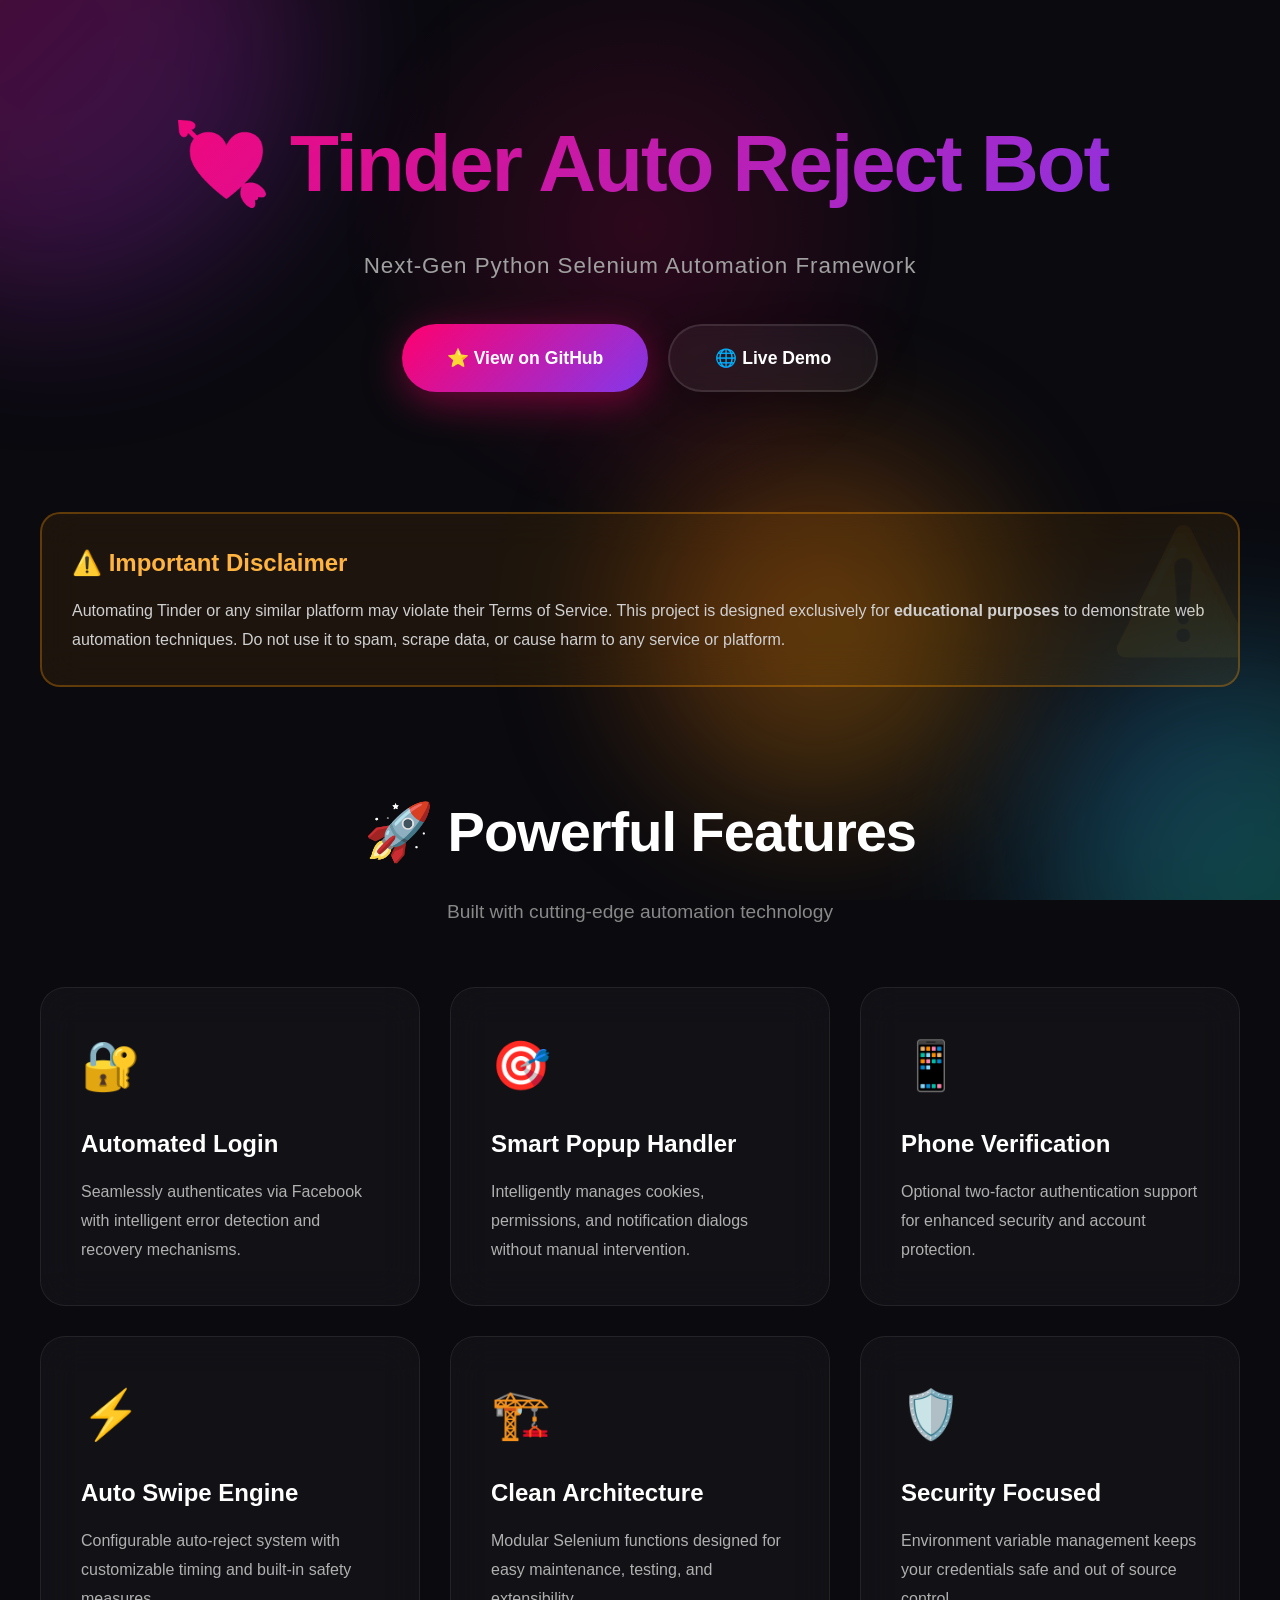
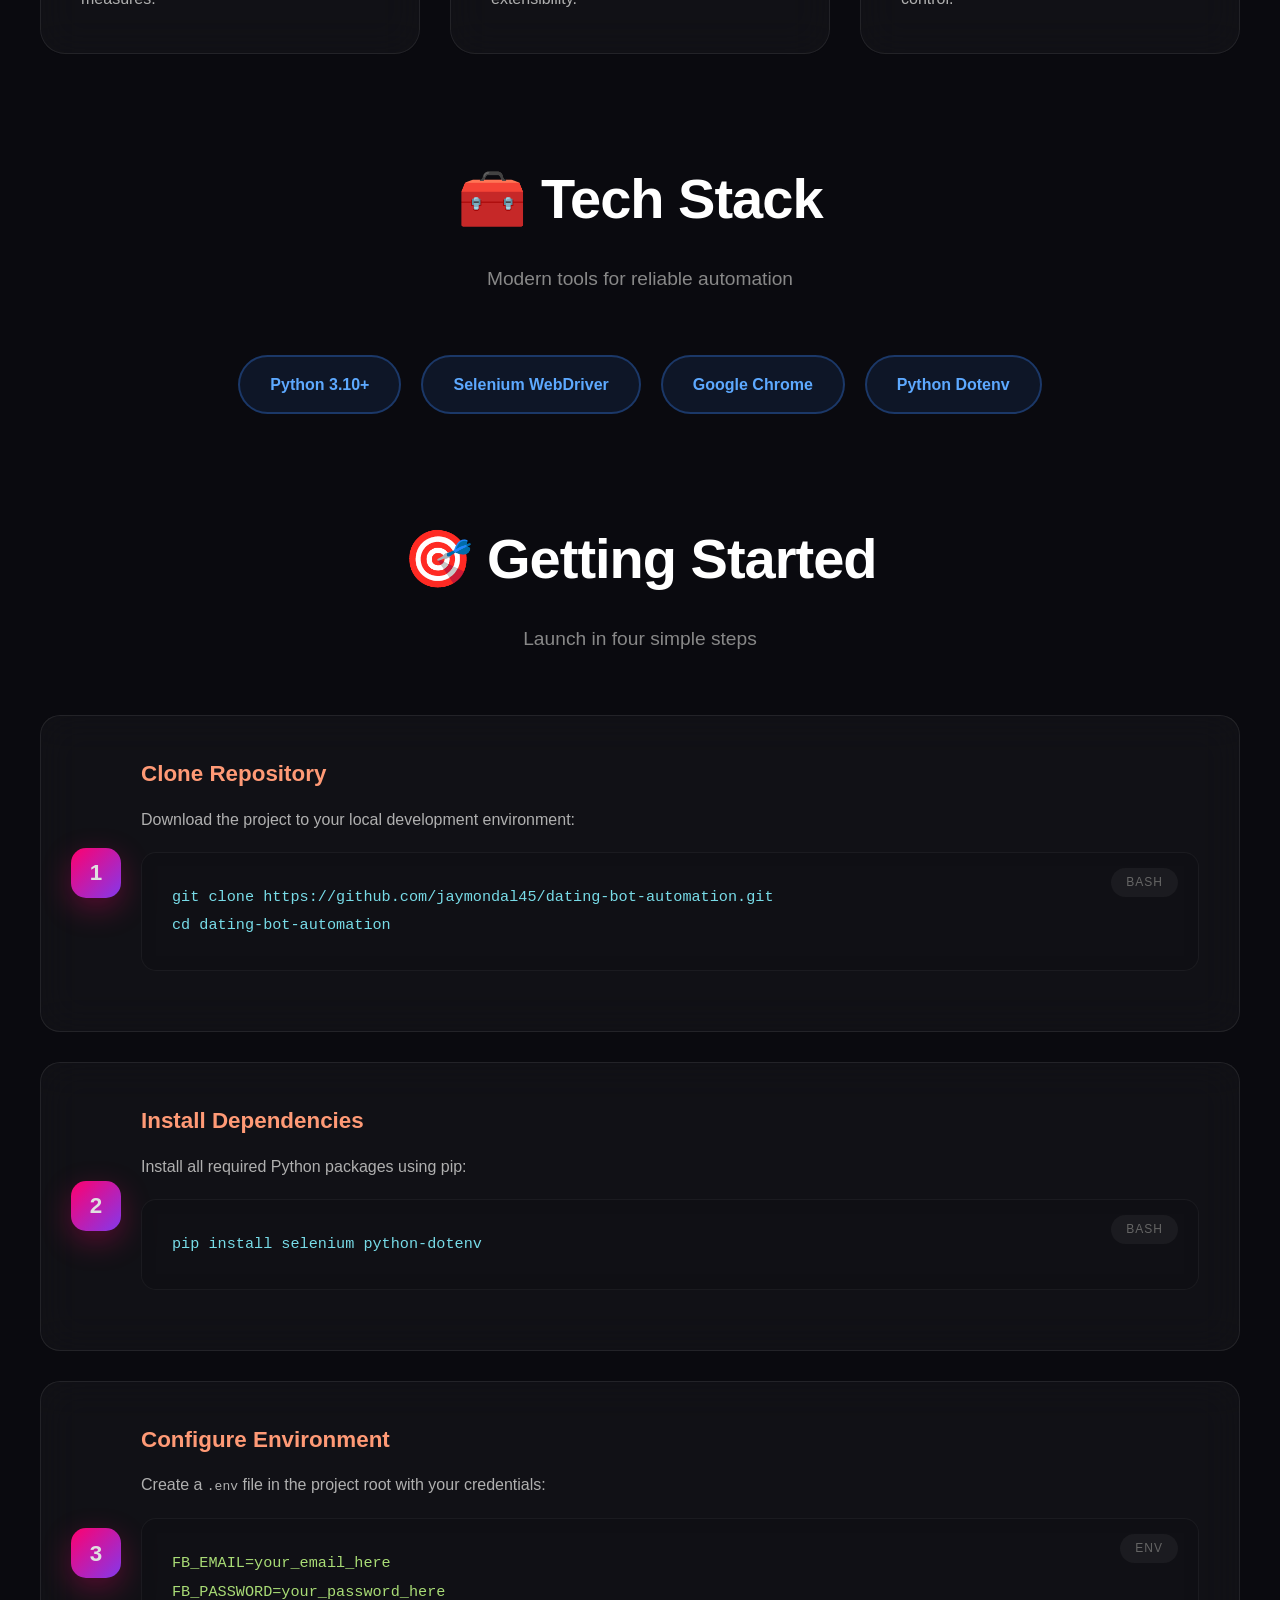
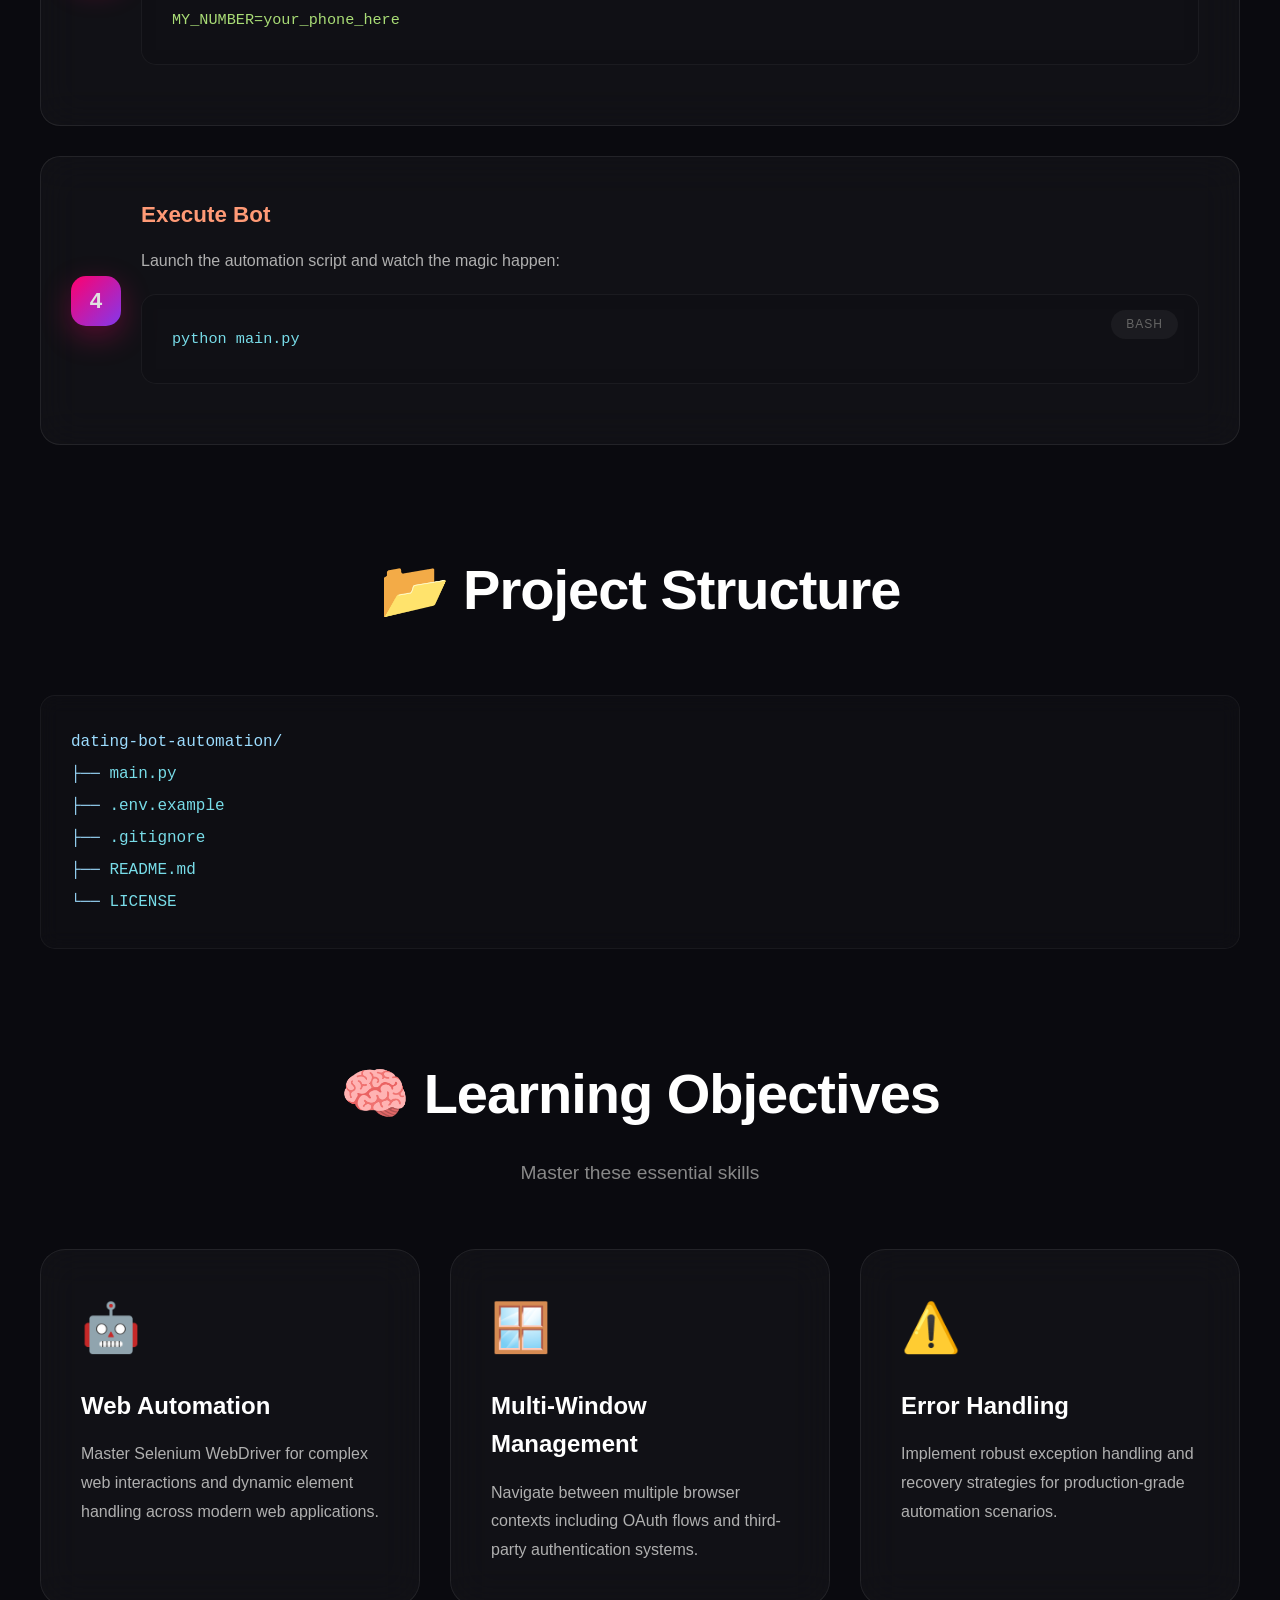
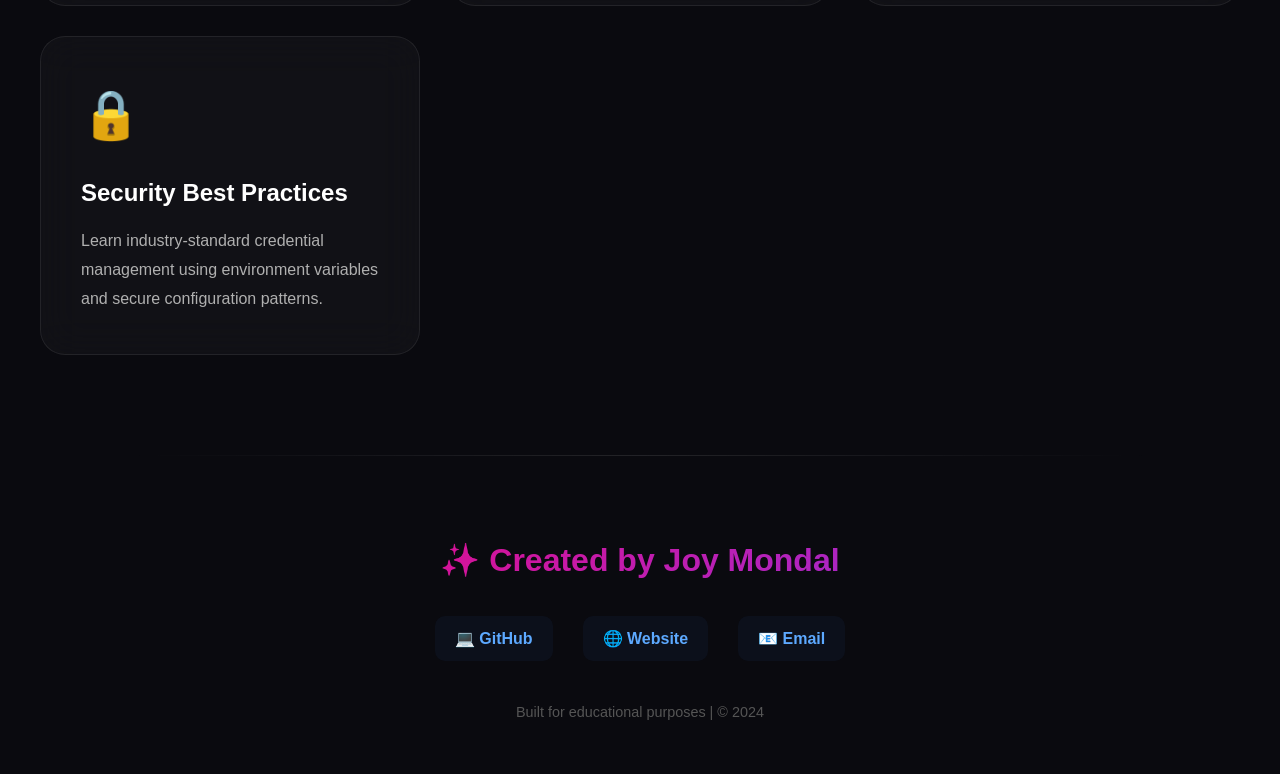
==== index.html @ 9bc79cc0 "Update and rename main.html to index.html" ====
<!DOCTYPE html>
<html lang="en">
<head>
    <meta charset="UTF-8">
    <meta name="viewport" content="width=device-width, initial-scale=1.0">
    <title>💘 Tinder Auto Reject Bot | Selenium Automation</title>
    <style>
        * {
            margin: 0;
            padding: 0;
            box-sizing: border-box;
        }

        body {
            font-family: 'Inter', -apple-system, BlinkMacSystemFont, 'Segoe UI', sans-serif;
            background: #0a0a0f;
            color: #e0e0e0;
            line-height: 1.6;
            overflow-x: hidden;
            position: relative;
        }

        /* Animated Background */
        .bg-animation {
            position: fixed;
            top: 0;
            left: 0;
            width: 100%;
            height: 100%;
            z-index: -1;
            overflow: hidden;
        }

        .orb {
            position: absolute;
            border-radius: 50%;
            filter: blur(80px);
            opacity: 0.3;
            animation: float 20s infinite ease-in-out;
        }

        .orb1 {
            width: 500px;
            height: 500px;
            background: linear-gradient(135deg, #ff006e, #8338ec);
            top: -200px;
            left: -200px;
            animation-delay: 0s;
        }

        .orb2 {
            width: 400px;
            height: 400px;
            background: linear-gradient(135deg, #3a86ff, #06ffa5);
            bottom: -150px;
            right: -150px;
            animation-delay: 5s;
        }

        .orb3 {
            width: 350px;
            height: 350px;
            background: linear-gradient(135deg, #fb5607, #ffbe0b);
            top: 50%;
            left: 50%;
            animation-delay: 10s;
        }

        @keyframes float {
            0%, 100% { transform: translate(0, 0) scale(1); }
            25% { transform: translate(50px, -50px) scale(1.1); }
            50% { transform: translate(-30px, 30px) scale(0.9); }
            75% { transform: translate(30px, 50px) scale(1.05); }
        }

        .container {
            max-width: 1400px;
            margin: 0 auto;
            padding: 0 40px;
            position: relative;
            z-index: 1;
        }

        /* Header */
        header {
            padding: 100px 0 60px;
            text-align: center;
            position: relative;
        }

        .header-glow {
            position: absolute;
            top: 50%;
            left: 50%;
            transform: translate(-50%, -50%);
            width: 600px;
            height: 600px;
            background: radial-gradient(circle, rgba(255, 0, 110, 0.15), transparent 70%);
            pointer-events: none;
        }

        h1 {
            font-size: 5em;
            font-weight: 900;
            margin-bottom: 20px;
            background: linear-gradient(135deg, #ff006e, #8338ec, #3a86ff);
            background-size: 200% 200%;
            -webkit-background-clip: text;
            -webkit-text-fill-color: transparent;
            background-clip: text;
            animation: gradientShift 4s ease infinite;
            letter-spacing: -2px;
            position: relative;
            z-index: 2;
        }

        @keyframes gradientShift {
            0%, 100% { background-position: 0% 50%; }
            50% { background-position: 100% 50%; }
        }

        .subtitle {
            font-size: 1.4em;
            color: #a0a0a0;
            margin-bottom: 40px;
            font-weight: 300;
            letter-spacing: 1px;
        }

        .cta-container {
            display: flex;
            gap: 20px;
            justify-content: center;
            flex-wrap: wrap;
        }

        .github-btn {
            display: inline-flex;
            align-items: center;
            gap: 10px;
            padding: 18px 45px;
            background: linear-gradient(135deg, #ff006e, #8338ec);
            color: white;
            text-decoration: none;
            border-radius: 50px;
            font-size: 1.1em;
            font-weight: 700;
            transition: all 0.4s cubic-bezier(0.175, 0.885, 0.32, 1.275);
            box-shadow: 0 10px 40px rgba(255, 0, 110, 0.4);
            position: relative;
            overflow: hidden;
        }

        .github-btn::before {
            content: '';
            position: absolute;
            top: 0;
            left: -100%;
            width: 100%;
            height: 100%;
            background: linear-gradient(90deg, transparent, rgba(255,255,255,0.3), transparent);
            transition: left 0.5s;
        }

        .github-btn:hover::before {
            left: 100%;
        }

        .github-btn:hover {
            transform: translateY(-5px) scale(1.05);
            box-shadow: 0 15px 50px rgba(255, 0, 110, 0.6);
        }

        .secondary-btn {
            background: rgba(255, 255, 255, 0.05);
            backdrop-filter: blur(10px);
            border: 2px solid rgba(255, 255, 255, 0.1);
            box-shadow: 0 10px 40px rgba(0, 0, 0, 0.3);
        }

        .secondary-btn:hover {
            background: rgba(255, 255, 255, 0.1);
            border-color: rgba(255, 255, 255, 0.2);
            box-shadow: 0 15px 50px rgba(0, 0, 0, 0.4);
        }

        /* Warning Box */
        .warning-box {
            background: rgba(255, 152, 0, 0.08);
            border: 2px solid rgba(255, 152, 0, 0.3);
            padding: 30px;
            margin: 60px 0;
            border-radius: 20px;
            backdrop-filter: blur(20px);
            position: relative;
            overflow: hidden;
        }

        .warning-box::before {
            content: '⚠️';
            position: absolute;
            top: -20px;
            right: -20px;
            font-size: 120px;
            opacity: 0.05;
        }

        .warning-box h3 {
            color: #ffb340;
            margin-bottom: 15px;
            font-size: 1.5em;
            display: flex;
            align-items: center;
            gap: 10px;
        }

        .warning-box p {
            color: #d0d0d0;
            line-height: 1.8;
        }

        /* Features Grid */
        .section {
            margin: 100px 0;
        }

        .section-header {
            text-align: center;
            margin-bottom: 60px;
        }

        .section h2 {
            font-size: 3.5em;
            margin-bottom: 20px;
            color: #fff;
            font-weight: 900;
            letter-spacing: -1px;
        }

        .section-subtitle {
            font-size: 1.2em;
            color: #888;
            font-weight: 300;
        }

        .features {
            display: grid;
            grid-template-columns: repeat(auto-fit, minmax(320px, 1fr));
            gap: 30px;
        }

        .feature-card {
            background: rgba(255, 255, 255, 0.03);
            padding: 40px;
            border-radius: 25px;
            backdrop-filter: blur(20px);
            border: 1px solid rgba(255, 255, 255, 0.08);
            transition: all 0.5s cubic-bezier(0.175, 0.885, 0.32, 1.275);
            position: relative;
            overflow: hidden;
        }

        .feature-card::before {
            content: '';
            position: absolute;
            top: 0;
            left: 0;
            width: 100%;
            height: 100%;
            background: linear-gradient(135deg, rgba(255, 0, 110, 0.1), rgba(131, 56, 236, 0.1));
            opacity: 0;
            transition: opacity 0.5s;
        }

        .feature-card:hover::before {
            opacity: 1;
        }

        .feature-card:hover {
            transform: translateY(-10px);
            border-color: rgba(255, 0, 110, 0.3);
            box-shadow: 0 20px 60px rgba(255, 0, 110, 0.2);
        }

        .feature-icon {
            font-size: 3em;
            margin-bottom: 20px;
            display: block;
        }

        .feature-card h3 {
            color: #fff;
            margin-bottom: 15px;
            font-size: 1.5em;
            font-weight: 700;
            position: relative;
            z-index: 1;
        }

        .feature-card p {
            color: #b0b0b0;
            line-height: 1.8;
            position: relative;
            z-index: 1;
        }

        /* Tech Stack */
        .tech-stack {
            display: flex;
            justify-content: center;
            gap: 20px;
            flex-wrap: wrap;
            margin: 40px 0;
        }

        .tech-badge {
            background: rgba(58, 134, 255, 0.1);
            padding: 15px 30px;
            border-radius: 50px;
            border: 2px solid rgba(58, 134, 255, 0.3);
            font-weight: 600;
            color: #5da9ff;
            transition: all 0.3s ease;
            cursor: default;
        }

        .tech-badge:hover {
            background: rgba(58, 134, 255, 0.2);
            border-color: rgba(58, 134, 255, 0.5);
            transform: translateY(-3px);
            box-shadow: 0 10px 30px rgba(58, 134, 255, 0.2);
        }

        /* Code Block */
        .code-block {
            background: rgba(15, 15, 20, 0.8);
            padding: 30px;
            border-radius: 15px;
            margin: 20px 0;
            overflow-x: auto;
            border: 1px solid rgba(255, 255, 255, 0.05);
            position: relative;
            backdrop-filter: blur(10px);
        }

        .code-block::before {
            content: attr(data-lang);
            position: absolute;
            top: 15px;
            right: 20px;
            color: #666;
            font-size: 0.75em;
            text-transform: uppercase;
            background: rgba(255, 255, 255, 0.05);
            padding: 5px 15px;
            border-radius: 20px;
            letter-spacing: 1px;
        }

        .code-block code {
            color: #a9dc76;
            font-family: 'Fira Code', 'Courier New', monospace;
            font-size: 0.95em;
            line-height: 1.8;
        }

        .command {
            color: #78dce8;
        }

        /* Steps */
        .run-steps {
            counter-reset: step-counter;
        }

        .step {
            background: rgba(255, 255, 255, 0.03);
            padding: 40px;
            padding-left: 100px;
            margin: 30px 0;
            border-radius: 20px;
            border: 1px solid rgba(255, 255, 255, 0.08);
            position: relative;
            backdrop-filter: blur(20px);
            transition: all 0.4s ease;
        }

        .step:hover {
            background: rgba(255, 255, 255, 0.05);
            transform: translateX(10px);
        }

        .step::before {
            counter-increment: step-counter;
            content: counter(step-counter);
            position: absolute;
            left: 30px;
            top: 50%;
            transform: translateY(-50%);
            background: linear-gradient(135deg, #ff006e, #8338ec);
            width: 50px;
            height: 50px;
            border-radius: 15px;
            display: flex;
            align-items: center;
            justify-content: center;
            font-weight: 900;
            font-size: 1.4em;
            box-shadow: 0 10px 30px rgba(255, 0, 110, 0.3);
        }

        .step h3 {
            color: #ff9a76;
            margin-bottom: 15px;
            font-size: 1.4em;
            font-weight: 700;
        }

        .step p {
            color: #b0b0b0;
            margin-bottom: 15px;
        }

        /* Project Structure */
        .project-structure {
            background: rgba(15, 15, 20, 0.8);
            padding: 30px;
            border-radius: 15px;
            border: 1px solid rgba(255, 255, 255, 0.05);
            font-family: 'Fira Code', 'Courier New', monospace;
            color: #9cdcfe;
            backdrop-filter: blur(10px);
            line-height: 2;
        }

        .folder { color: #ffb454; }
        .file { color: #78dce8; }

        /* Footer */
        footer {
            text-align: center;
            padding: 80px 0 50px;
            margin-top: 100px;
            position: relative;
        }

        footer::before {
            content: '';
            position: absolute;
            top: 0;
            left: 50%;
            transform: translateX(-50%);
            width: 80%;
            height: 1px;
            background: linear-gradient(90deg, transparent, rgba(255, 255, 255, 0.1), transparent);
        }

        footer h3 {
            font-size: 2em;
            margin-bottom: 30px;
            background: linear-gradient(135deg, #ff006e, #8338ec);
            -webkit-background-clip: text;
            -webkit-text-fill-color: transparent;
            background-clip: text;
        }

        .author-links {
            display: flex;
            justify-content: center;
            gap: 30px;
            margin-top: 30px;
            flex-wrap: wrap;
        }

        .author-links a {
            color: #5da9ff;
            text-decoration: none;
            transition: all 0.3s ease;
            font-weight: 600;
            padding: 10px 20px;
            border-radius: 10px;
            background: rgba(58, 134, 255, 0.05);
        }

        .author-links a:hover {
            color: #ff006e;
            background: rgba(255, 0, 110, 0.1);
            transform: translateY(-3px);
        }

        /* Scroll Indicator */
        .scroll-indicator {
            position: fixed;
            top: 0;
            left: 0;
            height: 4px;
            background: linear-gradient(90deg, #ff006e, #8338ec, #3a86ff);
            z-index: 9999;
            transition: width 0.1s;
        }

        @media (max-width: 768px) {
            h1 { font-size: 3em; }
            .section h2 { font-size: 2.5em; }
            .features { grid-template-columns: 1fr; }
            .step { padding-left: 80px; }
            .container { padding: 0 20px; }
        }
    </style>
</head>
<body>
    <div class="scroll-indicator" id="scrollIndicator"></div>
    
    <div class="bg-animation">
        <div class="orb orb1"></div>
        <div class="orb orb2"></div>
        <div class="orb orb3"></div>
    </div>

    <header>
        <div class="header-glow"></div>
        <div class="container">
            <h1>💘 Tinder Auto Reject Bot</h1>
            <p class="subtitle">Next-Gen Python Selenium Automation Framework</p>
            <div class="cta-container">
                <a href="https://github.com/jaymondal45/dating-bot-automation" class="github-btn" target="_blank">
                    ⭐ View on GitHub
                </a>
                <a href="https://jaymondal45.github.io/dating-bot-automation/" class="github-btn secondary-btn" target="_blank">
                    🌐 Live Demo
                </a>
            </div>
        </div>
    </header>

    <div class="container">
        <div class="warning-box">
            <h3>⚠️ Important Disclaimer</h3>
            <p>Automating Tinder or any similar platform may violate their Terms of Service. This project is designed exclusively for <strong>educational purposes</strong> to demonstrate web automation techniques. Do not use it to spam, scrape data, or cause harm to any service or platform.</p>
        </div>

        <section class="section">
            <div class="section-header">
                <h2>🚀 Powerful Features</h2>
                <p class="section-subtitle">Built with cutting-edge automation technology</p>
            </div>
            <div class="features">
                <div class="feature-card">
                    <span class="feature-icon">🔐</span>
                    <h3>Automated Login</h3>
                    <p>Seamlessly authenticates via Facebook with intelligent error detection and recovery mechanisms.</p>
                </div>
                <div class="feature-card">
                    <span class="feature-icon">🎯</span>
                    <h3>Smart Popup Handler</h3>
                    <p>Intelligently manages cookies, permissions, and notification dialogs without manual intervention.</p>
                </div>
                <div class="feature-card">
                    <span class="feature-icon">📱</span>
                    <h3>Phone Verification</h3>
                    <p>Optional two-factor authentication support for enhanced security and account protection.</p>
                </div>
                <div class="feature-card">
                    <span class="feature-icon">⚡</span>
                    <h3>Auto Swipe Engine</h3>
                    <p>Configurable auto-reject system with customizable timing and built-in safety measures.</p>
                </div>
                <div class="feature-card">
                    <span class="feature-icon">🏗️</span>
                    <h3>Clean Architecture</h3>
                    <p>Modular Selenium functions designed for easy maintenance, testing, and extensibility.</p>
                </div>
                <div class="feature-card">
                    <span class="feature-icon">🛡️</span>
                    <h3>Security Focused</h3>
                    <p>Environment variable management keeps your credentials safe and out of source control.</p>
                </div>
            </div>
        </section>

        <section class="section">
            <div class="section-header">
                <h2>🧰 Tech Stack</h2>
                <p class="section-subtitle">Modern tools for reliable automation</p>
            </div>
            <div class="tech-stack">
                <span class="tech-badge">Python 3.10+</span>
                <span class="tech-badge">Selenium WebDriver</span>
                <span class="tech-badge">Google Chrome</span>
                <span class="tech-badge">Python Dotenv</span>
            </div>
        </section>

        <section class="section">
            <div class="section-header">
                <h2>🎯 Getting Started</h2>
                <p class="section-subtitle">Launch in four simple steps</p>
            </div>
            <div class="run-steps">
                <div class="step">
                    <h3>Clone Repository</h3>
                    <p>Download the project to your local development environment:</p>
                    <div class="code-block" data-lang="bash">
                        <code><span class="command">git clone https://github.com/jaymondal45/dating-bot-automation.git</span><br>
<span class="command">cd dating-bot-automation</span></code>
                    </div>
                </div>

                <div class="step">
                    <h3>Install Dependencies</h3>
                    <p>Install all required Python packages using pip:</p>
                    <div class="code-block" data-lang="bash">
                        <code><span class="command">pip install selenium python-dotenv</span></code>
                    </div>
                </div>

                <div class="step">
                    <h3>Configure Environment</h3>
                    <p>Create a <code>.env</code> file in the project root with your credentials:</p>
                    <div class="code-block" data-lang="env">
                        <code>FB_EMAIL=your_email_here<br>
FB_PASSWORD=your_password_here<br>
MY_NUMBER=your_phone_here</code>
                    </div>
                </div>

                <div class="step">
                    <h3>Execute Bot</h3>
                    <p>Launch the automation script and watch the magic happen:</p>
                    <div class="code-block" data-lang="bash">
                        <code><span class="command">python main.py</span></code>
                    </div>
                </div>
            </div>
        </section>

        <section class="section">
            <div class="section-header">
                <h2>📂 Project Structure</h2>
            </div>
            <div class="project-structure">
dating-bot-automation/<br>
├── <span class="file">main.py</span><br>
├── <span class="file">.env.example</span><br>
├── <span class="file">.gitignore</span><br>
├── <span class="file">README.md</span><br>
└── <span class="file">LICENSE</span>
            </div>
        </section>

        <section class="section">
            <div class="section-header">
                <h2>🧠 Learning Objectives</h2>
                <p class="section-subtitle">Master these essential skills</p>
            </div>
            <div class="features">
                <div class="feature-card">
                    <span class="feature-icon">🤖</span>
                    <h3>Web Automation</h3>
                    <p>Master Selenium WebDriver for complex web interactions and dynamic element handling across modern web applications.</p>
                </div>
                <div class="feature-card">
                    <span class="feature-icon">🪟</span>
                    <h3>Multi-Window Management</h3>
                    <p>Navigate between multiple browser contexts including OAuth flows and third-party authentication systems.</p>
                </div>
                <div class="feature-card">
                    <span class="feature-icon">⚠️</span>
                    <h3>Error Handling</h3>
                    <p>Implement robust exception handling and recovery strategies for production-grade automation scenarios.</p>
                </div>
                <div class="feature-card">
                    <span class="feature-icon">🔒</span>
                    <h3>Security Best Practices</h3>
                    <p>Learn industry-standard credential management using environment variables and secure configuration patterns.</p>
                </div>
            </div>
        </section>
    </div>

    <footer>
        <div class="container">
            <h3>✨ Created by Joy Mondal</h3>
            <div class="author-links">
                <a href="https://github.com/jayMondal45" target="_blank">💻 GitHub</a>
                <a href="https://jaymondal45.github.io/dating-bot-automation/" target="_blank">🌐 Website</a>
                <a href="mailto:jaymondals953@gmail.com">📧 Email</a>
            </div>
            <p style="margin-top: 40px; color: #555; font-size: 0.9em;">Built for educational purposes | © 2024</p>
        </div>
    </footer>

    <script>
        // Scroll indicator
        window.addEventListener('scroll', () => {
            const scrollTop = window.pageYOffset || document.documentElement.scrollTop;
            const scrollHeight = document.documentElement.scrollHeight - document.documentElement.clientHeight;
            const scrollPercent = (scrollTop / scrollHeight) * 100;
            document.getElementById('scrollIndicator').style.width = scrollPercent + '%';
        });

        // Parallax effect for orbs
        document.addEventListener('mousemove', (e) => {
            const orbs = document.querySelectorAll('.orb');
            const x = e.clientX / window.innerWidth;
            const y = e.clientY / window.innerHeight;
            
            orbs.forEach((orb, index) => {
                const speed = (index + 1) * 50;
                const moveX = (x - 0.5) * speed;
                const moveY = (y - 0.5) * speed;
                orb.style.transform = `translate(${moveX}px, ${moveY}px)`;
            });
        });
    </script>
</body>
</html>
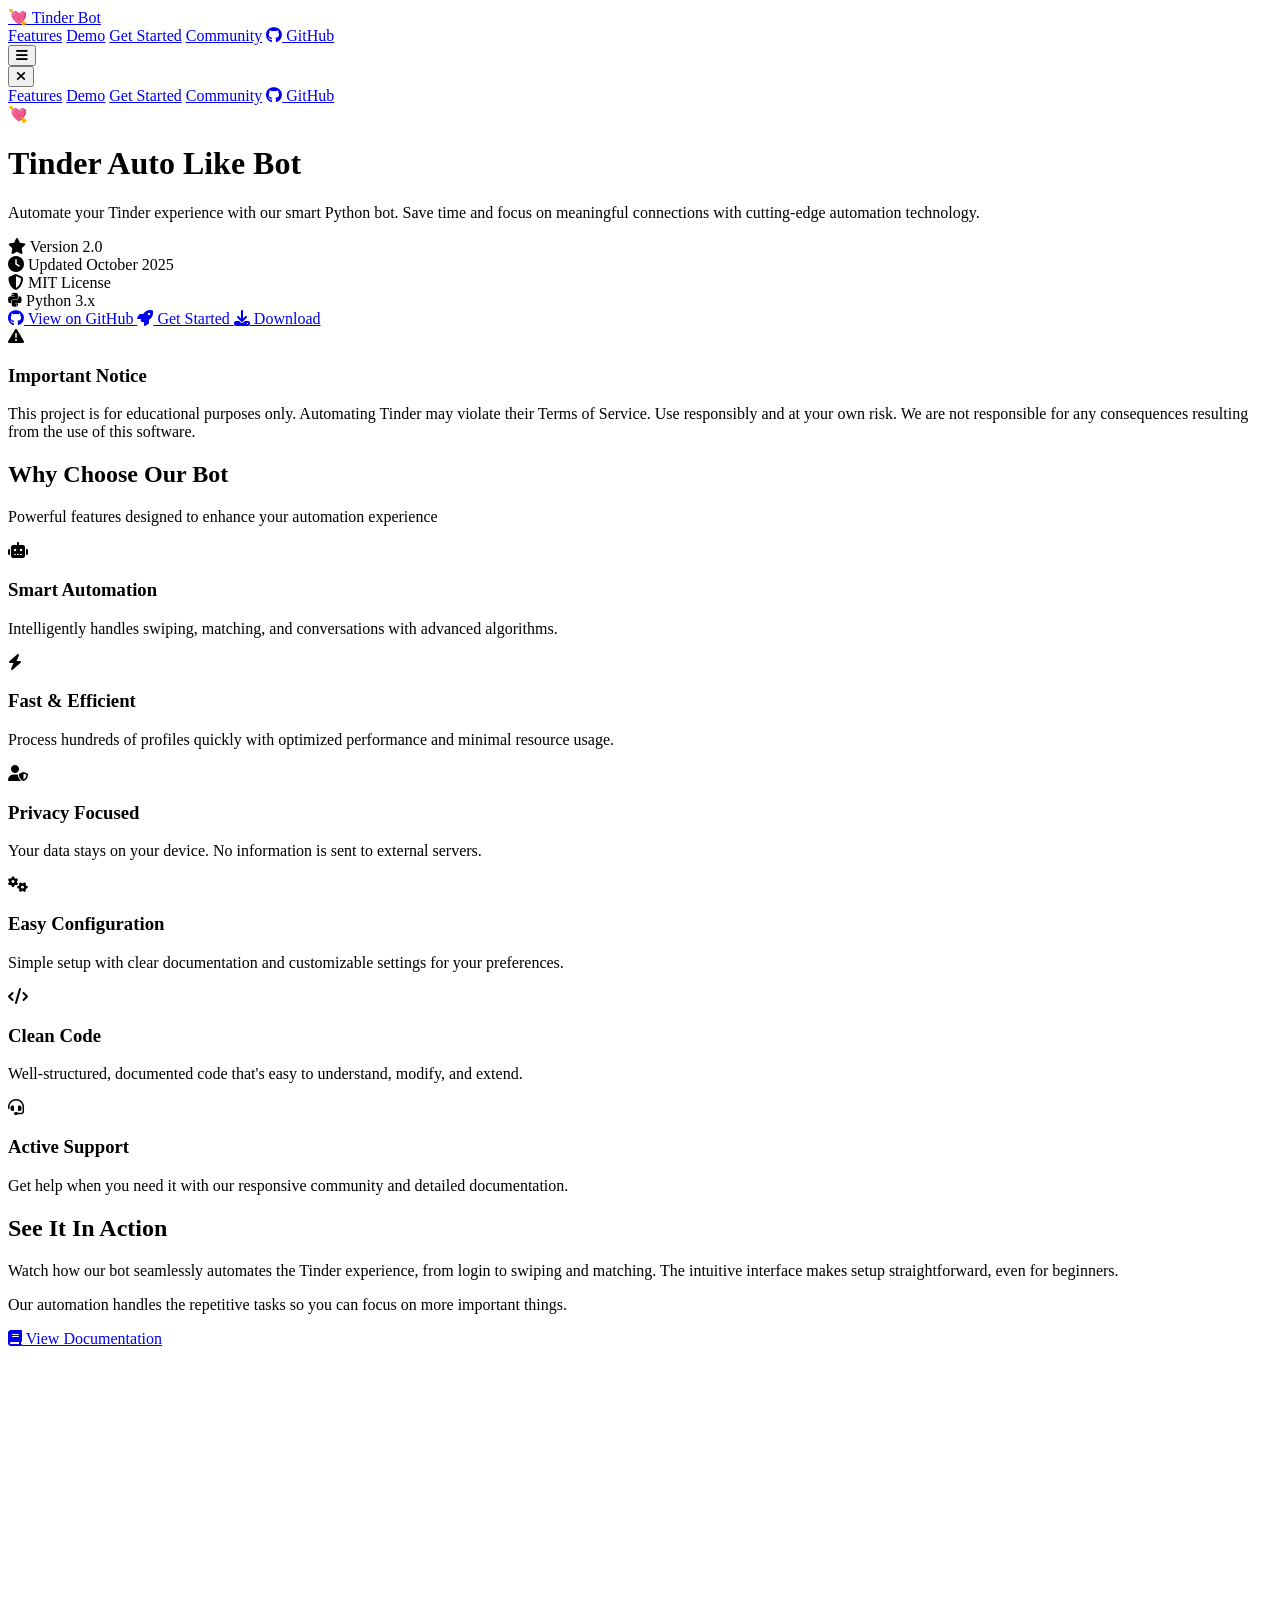
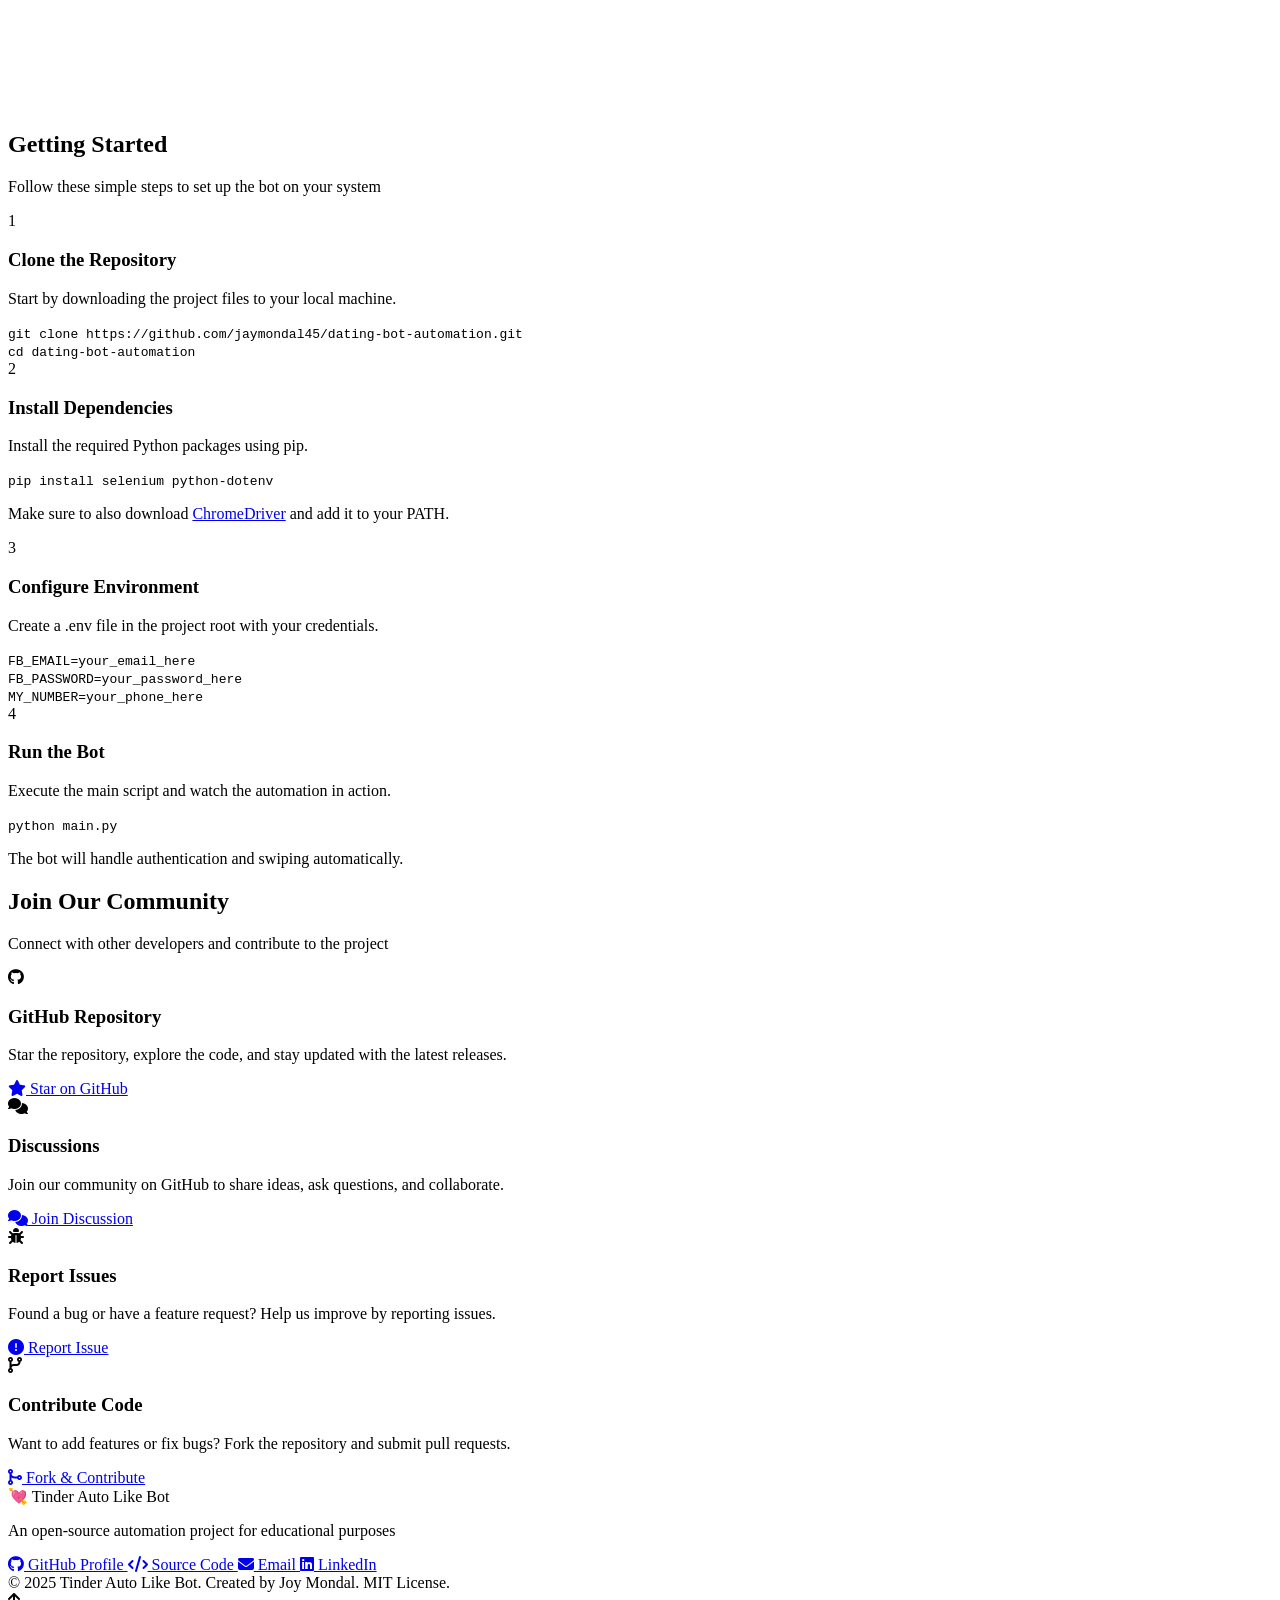
==== commit 1add7262: "Update index.html" ====
--- a/index.html
+++ b/index.html
@@ -1,717 +1,345 @@
 <!DOCTYPE html>
 <html lang="en">
+
 <head>
     <meta charset="UTF-8">
     <meta name="viewport" content="width=device-width, initial-scale=1.0">
-    <title>💘 Tinder Auto Reject Bot | Selenium Automation</title>
-    <style>
-        * {
-            margin: 0;
-            padding: 0;
-            box-sizing: border-box;
-        }
-
-        body {
-            font-family: 'Inter', -apple-system, BlinkMacSystemFont, 'Segoe UI', sans-serif;
-            background: #0a0a0f;
-            color: #e0e0e0;
-            line-height: 1.6;
-            overflow-x: hidden;
-            position: relative;
-        }
-
-        /* Animated Background */
-        .bg-animation {
-            position: fixed;
-            top: 0;
-            left: 0;
-            width: 100%;
-            height: 100%;
-            z-index: -1;
-            overflow: hidden;
-        }
-
-        .orb {
-            position: absolute;
-            border-radius: 50%;
-            filter: blur(80px);
-            opacity: 0.3;
-            animation: float 20s infinite ease-in-out;
-        }
-
-        .orb1 {
-            width: 500px;
-            height: 500px;
-            background: linear-gradient(135deg, #ff006e, #8338ec);
-            top: -200px;
-            left: -200px;
-            animation-delay: 0s;
-        }
-
-        .orb2 {
-            width: 400px;
-            height: 400px;
-            background: linear-gradient(135deg, #3a86ff, #06ffa5);
-            bottom: -150px;
-            right: -150px;
-            animation-delay: 5s;
-        }
-
-        .orb3 {
-            width: 350px;
-            height: 350px;
-            background: linear-gradient(135deg, #fb5607, #ffbe0b);
-            top: 50%;
-            left: 50%;
-            animation-delay: 10s;
-        }
-
-        @keyframes float {
-            0%, 100% { transform: translate(0, 0) scale(1); }
-            25% { transform: translate(50px, -50px) scale(1.1); }
-            50% { transform: translate(-30px, 30px) scale(0.9); }
-            75% { transform: translate(30px, 50px) scale(1.05); }
-        }
-
-        .container {
-            max-width: 1400px;
-            margin: 0 auto;
-            padding: 0 40px;
-            position: relative;
-            z-index: 1;
-        }
-
-        /* Header */
-        header {
-            padding: 100px 0 60px;
-            text-align: center;
-            position: relative;
-        }
-
-        .header-glow {
-            position: absolute;
-            top: 50%;
-            left: 50%;
-            transform: translate(-50%, -50%);
-            width: 600px;
-            height: 600px;
-            background: radial-gradient(circle, rgba(255, 0, 110, 0.15), transparent 70%);
-            pointer-events: none;
-        }
-
-        h1 {
-            font-size: 5em;
-            font-weight: 900;
-            margin-bottom: 20px;
-            background: linear-gradient(135deg, #ff006e, #8338ec, #3a86ff);
-            background-size: 200% 200%;
-            -webkit-background-clip: text;
-            -webkit-text-fill-color: transparent;
-            background-clip: text;
-            animation: gradientShift 4s ease infinite;
-            letter-spacing: -2px;
-            position: relative;
-            z-index: 2;
-        }
-
-        @keyframes gradientShift {
-            0%, 100% { background-position: 0% 50%; }
-            50% { background-position: 100% 50%; }
-        }
-
-        .subtitle {
-            font-size: 1.4em;
-            color: #a0a0a0;
-            margin-bottom: 40px;
-            font-weight: 300;
-            letter-spacing: 1px;
-        }
-
-        .cta-container {
-            display: flex;
-            gap: 20px;
-            justify-content: center;
-            flex-wrap: wrap;
-        }
-
-        .github-btn {
-            display: inline-flex;
-            align-items: center;
-            gap: 10px;
-            padding: 18px 45px;
-            background: linear-gradient(135deg, #ff006e, #8338ec);
-            color: white;
-            text-decoration: none;
-            border-radius: 50px;
-            font-size: 1.1em;
-            font-weight: 700;
-            transition: all 0.4s cubic-bezier(0.175, 0.885, 0.32, 1.275);
-            box-shadow: 0 10px 40px rgba(255, 0, 110, 0.4);
-            position: relative;
-            overflow: hidden;
-        }
-
-        .github-btn::before {
-            content: '';
-            position: absolute;
-            top: 0;
-            left: -100%;
-            width: 100%;
-            height: 100%;
-            background: linear-gradient(90deg, transparent, rgba(255,255,255,0.3), transparent);
-            transition: left 0.5s;
-        }
-
-        .github-btn:hover::before {
-            left: 100%;
-        }
-
-        .github-btn:hover {
-            transform: translateY(-5px) scale(1.05);
-            box-shadow: 0 15px 50px rgba(255, 0, 110, 0.6);
-        }
-
-        .secondary-btn {
-            background: rgba(255, 255, 255, 0.05);
-            backdrop-filter: blur(10px);
-            border: 2px solid rgba(255, 255, 255, 0.1);
-            box-shadow: 0 10px 40px rgba(0, 0, 0, 0.3);
-        }
-
-        .secondary-btn:hover {
-            background: rgba(255, 255, 255, 0.1);
-            border-color: rgba(255, 255, 255, 0.2);
-            box-shadow: 0 15px 50px rgba(0, 0, 0, 0.4);
-        }
-
-        /* Warning Box */
-        .warning-box {
-            background: rgba(255, 152, 0, 0.08);
-            border: 2px solid rgba(255, 152, 0, 0.3);
-            padding: 30px;
-            margin: 60px 0;
-            border-radius: 20px;
-            backdrop-filter: blur(20px);
-            position: relative;
-            overflow: hidden;
-        }
-
-        .warning-box::before {
-            content: '⚠️';
-            position: absolute;
-            top: -20px;
-            right: -20px;
-            font-size: 120px;
-            opacity: 0.05;
-        }
-
-        .warning-box h3 {
-            color: #ffb340;
-            margin-bottom: 15px;
-            font-size: 1.5em;
-            display: flex;
-            align-items: center;
-            gap: 10px;
-        }
-
-        .warning-box p {
-            color: #d0d0d0;
-            line-height: 1.8;
-        }
-
-        /* Features Grid */
-        .section {
-            margin: 100px 0;
-        }
-
-        .section-header {
-            text-align: center;
-            margin-bottom: 60px;
-        }
-
-        .section h2 {
-            font-size: 3.5em;
-            margin-bottom: 20px;
-            color: #fff;
-            font-weight: 900;
-            letter-spacing: -1px;
-        }
-
-        .section-subtitle {
-            font-size: 1.2em;
-            color: #888;
-            font-weight: 300;
-        }
-
-        .features {
-            display: grid;
-            grid-template-columns: repeat(auto-fit, minmax(320px, 1fr));
-            gap: 30px;
-        }
-
-        .feature-card {
-            background: rgba(255, 255, 255, 0.03);
-            padding: 40px;
-            border-radius: 25px;
-            backdrop-filter: blur(20px);
-            border: 1px solid rgba(255, 255, 255, 0.08);
-            transition: all 0.5s cubic-bezier(0.175, 0.885, 0.32, 1.275);
-            position: relative;
-            overflow: hidden;
-        }
-
-        .feature-card::before {
-            content: '';
-            position: absolute;
-            top: 0;
-            left: 0;
-            width: 100%;
-            height: 100%;
-            background: linear-gradient(135deg, rgba(255, 0, 110, 0.1), rgba(131, 56, 236, 0.1));
-            opacity: 0;
-            transition: opacity 0.5s;
-        }
-
-        .feature-card:hover::before {
-            opacity: 1;
-        }
-
-        .feature-card:hover {
-            transform: translateY(-10px);
-            border-color: rgba(255, 0, 110, 0.3);
-            box-shadow: 0 20px 60px rgba(255, 0, 110, 0.2);
-        }
-
-        .feature-icon {
-            font-size: 3em;
-            margin-bottom: 20px;
-            display: block;
-        }
-
-        .feature-card h3 {
-            color: #fff;
-            margin-bottom: 15px;
-            font-size: 1.5em;
-            font-weight: 700;
-            position: relative;
-            z-index: 1;
-        }
-
-        .feature-card p {
-            color: #b0b0b0;
-            line-height: 1.8;
-            position: relative;
-            z-index: 1;
-        }
-
-        /* Tech Stack */
-        .tech-stack {
-            display: flex;
-            justify-content: center;
-            gap: 20px;
-            flex-wrap: wrap;
-            margin: 40px 0;
-        }
-
-        .tech-badge {
-            background: rgba(58, 134, 255, 0.1);
-            padding: 15px 30px;
-            border-radius: 50px;
-            border: 2px solid rgba(58, 134, 255, 0.3);
-            font-weight: 600;
-            color: #5da9ff;
-            transition: all 0.3s ease;
-            cursor: default;
-        }
-
-        .tech-badge:hover {
-            background: rgba(58, 134, 255, 0.2);
-            border-color: rgba(58, 134, 255, 0.5);
-            transform: translateY(-3px);
-            box-shadow: 0 10px 30px rgba(58, 134, 255, 0.2);
-        }
-
-        /* Code Block */
-        .code-block {
-            background: rgba(15, 15, 20, 0.8);
-            padding: 30px;
-            border-radius: 15px;
-            margin: 20px 0;
-            overflow-x: auto;
-            border: 1px solid rgba(255, 255, 255, 0.05);
-            position: relative;
-            backdrop-filter: blur(10px);
-        }
-
-        .code-block::before {
-            content: attr(data-lang);
-            position: absolute;
-            top: 15px;
-            right: 20px;
-            color: #666;
-            font-size: 0.75em;
-            text-transform: uppercase;
-            background: rgba(255, 255, 255, 0.05);
-            padding: 5px 15px;
-            border-radius: 20px;
-            letter-spacing: 1px;
-        }
-
-        .code-block code {
-            color: #a9dc76;
-            font-family: 'Fira Code', 'Courier New', monospace;
-            font-size: 0.95em;
-            line-height: 1.8;
-        }
-
-        .command {
-            color: #78dce8;
-        }
-
-        /* Steps */
-        .run-steps {
-            counter-reset: step-counter;
-        }
-
-        .step {
-            background: rgba(255, 255, 255, 0.03);
-            padding: 40px;
-            padding-left: 100px;
-            margin: 30px 0;
-            border-radius: 20px;
-            border: 1px solid rgba(255, 255, 255, 0.08);
-            position: relative;
-            backdrop-filter: blur(20px);
-            transition: all 0.4s ease;
-        }
-
-        .step:hover {
-            background: rgba(255, 255, 255, 0.05);
-            transform: translateX(10px);
-        }
-
-        .step::before {
-            counter-increment: step-counter;
-            content: counter(step-counter);
-            position: absolute;
-            left: 30px;
-            top: 50%;
-            transform: translateY(-50%);
-            background: linear-gradient(135deg, #ff006e, #8338ec);
-            width: 50px;
-            height: 50px;
-            border-radius: 15px;
-            display: flex;
-            align-items: center;
-            justify-content: center;
-            font-weight: 900;
-            font-size: 1.4em;
-            box-shadow: 0 10px 30px rgba(255, 0, 110, 0.3);
-        }
-
-        .step h3 {
-            color: #ff9a76;
-            margin-bottom: 15px;
-            font-size: 1.4em;
-            font-weight: 700;
-        }
-
-        .step p {
-            color: #b0b0b0;
-            margin-bottom: 15px;
-        }
-
-        /* Project Structure */
-        .project-structure {
-            background: rgba(15, 15, 20, 0.8);
-            padding: 30px;
-            border-radius: 15px;
-            border: 1px solid rgba(255, 255, 255, 0.05);
-            font-family: 'Fira Code', 'Courier New', monospace;
-            color: #9cdcfe;
-            backdrop-filter: blur(10px);
-            line-height: 2;
-        }
-
-        .folder { color: #ffb454; }
-        .file { color: #78dce8; }
-
-        /* Footer */
-        footer {
-            text-align: center;
-            padding: 80px 0 50px;
-            margin-top: 100px;
-            position: relative;
-        }
-
-        footer::before {
-            content: '';
-            position: absolute;
-            top: 0;
-            left: 50%;
-            transform: translateX(-50%);
-            width: 80%;
-            height: 1px;
-            background: linear-gradient(90deg, transparent, rgba(255, 255, 255, 0.1), transparent);
-        }
-
-        footer h3 {
-            font-size: 2em;
-            margin-bottom: 30px;
-            background: linear-gradient(135deg, #ff006e, #8338ec);
-            -webkit-background-clip: text;
-            -webkit-text-fill-color: transparent;
-            background-clip: text;
-        }
-
-        .author-links {
-            display: flex;
-            justify-content: center;
-            gap: 30px;
-            margin-top: 30px;
-            flex-wrap: wrap;
-        }
-
-        .author-links a {
-            color: #5da9ff;
-            text-decoration: none;
-            transition: all 0.3s ease;
-            font-weight: 600;
-            padding: 10px 20px;
-            border-radius: 10px;
-            background: rgba(58, 134, 255, 0.05);
-        }
-
-        .author-links a:hover {
-            color: #ff006e;
-            background: rgba(255, 0, 110, 0.1);
-            transform: translateY(-3px);
-        }
-
-        /* Scroll Indicator */
-        .scroll-indicator {
-            position: fixed;
-            top: 0;
-            left: 0;
-            height: 4px;
-            background: linear-gradient(90deg, #ff006e, #8338ec, #3a86ff);
-            z-index: 9999;
-            transition: width 0.1s;
-        }
-
-        @media (max-width: 768px) {
-            h1 { font-size: 3em; }
-            .section h2 { font-size: 2.5em; }
-            .features { grid-template-columns: 1fr; }
-            .step { padding-left: 80px; }
-            .container { padding: 0 20px; }
-        }
-    </style>
+    <title>Tinder Auto Like Bot | Smart Automation</title>
+    <link rel="stylesheet" href="https://cdnjs.cloudflare.com/ajax/libs/font-awesome/6.4.0/css/all.min.css">
+    <link href="https://fonts.googleapis.com/css2?family=Inter:wght@300;400;500;600;700;800;900&display=swap"
+        rel="stylesheet">
+    <link rel="stylesheet" href="css/style.css">
 </head>
+
 <body>
-    <div class="scroll-indicator" id="scrollIndicator"></div>
-    
-    <div class="bg-animation">
-        <div class="orb orb1"></div>
-        <div class="orb orb2"></div>
-        <div class="orb orb3"></div>
+    <!-- Navbar -->
+    <nav id="navbar">
+        <div class="nav-container">
+            <a href="#" class="nav-brand">
+                💘 Tinder Bot
+            </a>
+            <div class="nav-links">
+                <a href="#features" class="nav-link">Features</a>
+                <a href="#demo" class="nav-link">Demo</a>
+                <a href="#getting-started" class="nav-link">Get Started</a>
+                <a href="#community" class="nav-link">Community</a>
+                <a href="https://github.com/jaymondal45/dating-bot-automation" class="nav-cta" target="_blank">
+                    <i class="fab fa-github"></i> GitHub
+                </a>
+            </div>
+            <button class="mobile-menu-btn" id="mobileMenuBtn">
+                <i class="fas fa-bars"></i>
+            </button>
+        </div>
+    </nav>
+
+    <!-- Mobile Menu -->
+    <div class="mobile-menu" id="mobileMenu">
+        <button class="close-menu" id="closeMenu">
+            <i class="fas fa-times"></i>
+        </button>
+        <div class="mobile-menu-links">
+            <a href="#features" class="mobile-menu-link">Features</a>
+            <a href="#demo" class="mobile-menu-link">Demo</a>
+            <a href="#getting-started" class="mobile-menu-link">Get Started</a>
+            <a href="#community" class="mobile-menu-link">Community</a>
+            <a href="https://github.com/jaymondal45/dating-bot-automation" class="mobile-menu-cta" target="_blank">
+                <i class="fab fa-github"></i> GitHub
+            </a>
+        </div>
     </div>
 
+    <!-- Header -->
     <header>
-        <div class="header-glow"></div>
-        <div class="container">
-            <h1>💘 Tinder Auto Reject Bot</h1>
-            <p class="subtitle">Next-Gen Python Selenium Automation Framework</p>
+        <div class="container">
+            <div class="logo">💘</div>
+            <h1>Tinder Auto Like Bot</h1>
+            <p class="subtitle">Automate your Tinder experience with our smart Python bot. Save time and focus on
+                meaningful connections with cutting-edge automation technology.</p>
+
+            <div class="badges">
+                <div class="badge"><i class="fas fa-star"></i> Version 2.0</div>
+                <div class="badge"><i class="fas fa-clock"></i> Updated October 2025</div>
+                <div class="badge"><i class="fas fa-shield-alt"></i> MIT License</div>
+                <div class="badge"><i class="fab fa-python"></i> Python 3.x</div>
+            </div>
+
             <div class="cta-container">
-                <a href="https://github.com/jaymondal45/dating-bot-automation" class="github-btn" target="_blank">
-                    ⭐ View on GitHub
+                <a href="https://github.com/jaymondal45/dating-bot-automation" class="btn" target="_blank">
+                    <i class="fab fa-github"></i> View on GitHub
                 </a>
-                <a href="https://jaymondal45.github.io/dating-bot-automation/" class="github-btn secondary-btn" target="_blank">
-                    🌐 Live Demo
+                <a href="#getting-started" class="btn btn-secondary">
+                    <i class="fas fa-rocket"></i> Get Started
                 </a>
+                <a href="https://github.com/jaymondal45/dating-bot-automation/archive/refs/heads/main.zip"
+                    class="btn btn-secondary">
+                    <i class="fas fa-download"></i> Download
+                </a>
             </div>
         </div>
     </header>
 
-    <div class="container">
-        <div class="warning-box">
-            <h3>⚠️ Important Disclaimer</h3>
-            <p>Automating Tinder or any similar platform may violate their Terms of Service. This project is designed exclusively for <strong>educational purposes</strong> to demonstrate web automation techniques. Do not use it to spam, scrape data, or cause harm to any service or platform.</p>
-        </div>
-
-        <section class="section">
+    <!-- Warning Section -->
+    <section class="warning-section">
+        <div class="container">
+            <div class="warning-box">
+                <div class="warning-icon">
+                    <i class="fas fa-exclamation-triangle"></i>
+                </div>
+                <div class="warning-content">
+                    <h3>Important Notice</h3>
+                    <p>This project is for educational purposes only. Automating Tinder may violate their Terms of
+                        Service. Use responsibly and at your own risk. We are not responsible for any consequences
+                        resulting from the use of this software.</p>
+                </div>
+            </div>
+        </div>
+    </section>
+
+    <!-- Features Section -->
+    <section class="section" id="features">
+        <div class="container">
             <div class="section-header">
-                <h2>🚀 Powerful Features</h2>
-                <p class="section-subtitle">Built with cutting-edge automation technology</p>
-            </div>
-            <div class="features">
-                <div class="feature-card">
-                    <span class="feature-icon">🔐</span>
-                    <h3>Automated Login</h3>
-                    <p>Seamlessly authenticates via Facebook with intelligent error detection and recovery mechanisms.</p>
-                </div>
-                <div class="feature-card">
-                    <span class="feature-icon">🎯</span>
-                    <h3>Smart Popup Handler</h3>
-                    <p>Intelligently manages cookies, permissions, and notification dialogs without manual intervention.</p>
-                </div>
-                <div class="feature-card">
-                    <span class="feature-icon">📱</span>
-                    <h3>Phone Verification</h3>
-                    <p>Optional two-factor authentication support for enhanced security and account protection.</p>
-                </div>
-                <div class="feature-card">
-                    <span class="feature-icon">⚡</span>
-                    <h3>Auto Swipe Engine</h3>
-                    <p>Configurable auto-reject system with customizable timing and built-in safety measures.</p>
-                </div>
-                <div class="feature-card">
-                    <span class="feature-icon">🏗️</span>
-                    <h3>Clean Architecture</h3>
-                    <p>Modular Selenium functions designed for easy maintenance, testing, and extensibility.</p>
-                </div>
-                <div class="feature-card">
-                    <span class="feature-icon">🛡️</span>
-                    <h3>Security Focused</h3>
-                    <p>Environment variable management keeps your credentials safe and out of source control.</p>
-                </div>
-            </div>
-        </section>
-
-        <section class="section">
+                <h2>Why Choose Our Bot</h2>
+                <p>Powerful features designed to enhance your automation experience</p>
+            </div>
+
+            <div class="features-grid">
+                <div class="feature-card">
+                    <div class="feature-icon">
+                        <i class="fas fa-robot"></i>
+                    </div>
+                    <h3>Smart Automation</h3>
+                    <p>Intelligently handles swiping, matching, and conversations with advanced algorithms.</p>
+                </div>
+
+                <div class="feature-card">
+                    <div class="feature-icon">
+                        <i class="fas fa-bolt"></i>
+                    </div>
+                    <h3>Fast & Efficient</h3>
+                    <p>Process hundreds of profiles quickly with optimized performance and minimal resource usage.</p>
+                </div>
+
+                <div class="feature-card">
+                    <div class="feature-icon">
+                        <i class="fas fa-user-shield"></i>
+                    </div>
+                    <h3>Privacy Focused</h3>
+                    <p>Your data stays on your device. No information is sent to external servers.</p>
+                </div>
+
+                <div class="feature-card">
+                    <div class="feature-icon">
+                        <i class="fas fa-cogs"></i>
+                    </div>
+                    <h3>Easy Configuration</h3>
+                    <p>Simple setup with clear documentation and customizable settings for your preferences.</p>
+                </div>
+
+                <div class="feature-card">
+                    <div class="feature-icon">
+                        <i class="fas fa-code"></i>
+                    </div>
+                    <h3>Clean Code</h3>
+                    <p>Well-structured, documented code that's easy to understand, modify, and extend.</p>
+                </div>
+
+                <div class="feature-card">
+                    <div class="feature-icon">
+                        <i class="fas fa-headset"></i>
+                    </div>
+                    <h3>Active Support</h3>
+                    <p>Get help when you need it with our responsive community and detailed documentation.</p>
+                </div>
+            </div>
+        </div>
+    </section>
+
+    <!-- Demo Section -->
+    <section class="section demo-section" id="demo">
+        <div class="container">
+            <div class="demo-container">
+                <div class="demo-content">
+                    <h2>See It In Action</h2>
+                    <p>Watch how our bot seamlessly automates the Tinder experience, from login to swiping and matching.
+                        The intuitive interface makes setup straightforward, even for beginners.</p>
+                    <p>Our automation handles the repetitive tasks so you can focus on more important things.</p>
+                    <a href="https://github.com/jaymondal45/dating-bot-automation#readme" class="btn" target="_blank">
+                        <i class="fas fa-book"></i> View Documentation
+                    </a>
+                </div>
+                <div class="demo-visual">
+                    <div class="demo-placeholder">
+                        <video width="640" height="360" autoplay loop muted>
+                            <source src="media/tinder_bot_demo.mp4" type="video/mp4" />
+                        </video>
+                    </div>
+                </div>
+            </div>
+        </div>
+    </section>
+
+    <!-- Getting Started Section -->
+    <section class="section" id="getting-started">
+        <div class="container">
             <div class="section-header">
-                <h2>🧰 Tech Stack</h2>
-                <p class="section-subtitle">Modern tools for reliable automation</p>
-            </div>
-            <div class="tech-stack">
-                <span class="tech-badge">Python 3.10+</span>
-                <span class="tech-badge">Selenium WebDriver</span>
-                <span class="tech-badge">Google Chrome</span>
-                <span class="tech-badge">Python Dotenv</span>
-            </div>
-        </section>
-
-        <section class="section">
+                <h2>Getting Started</h2>
+                <p>Follow these simple steps to set up the bot on your system</p>
+            </div>
+
+            <div class="steps-container">
+                <div class="step">
+                    <div class="step-number">1</div>
+                    <div class="step-content">
+                        <h3>Clone the Repository</h3>
+                        <p>Start by downloading the project files to your local machine.</p>
+                        <div class="code-block">
+                            <code>
+                                <span class="command">git clone</span> https://github.com/jaymondal45/dating-bot-automation.git<br>
+                                <span class="command">cd</span> dating-bot-automation
+                            </code>
+                        </div>
+                    </div>
+                </div>
+
+                <div class="step">
+                    <div class="step-number">2</div>
+                    <div class="step-content">
+                        <h3>Install Dependencies</h3>
+                        <p>Install the required Python packages using pip.</p>
+                        <div class="code-block">
+                            <code><span class="command">pip install</span> selenium python-dotenv</code>
+                        </div>
+                        <p>Make sure to also download <a href="https://chromedriver.chromium.org/"
+                                target="_blank">ChromeDriver</a> and add it to your PATH.</p>
+                    </div>
+                </div>
+
+                <div class="step">
+                    <div class="step-number">3</div>
+                    <div class="step-content">
+                        <h3>Configure Environment</h3>
+                        <p>Create a .env file in the project root with your credentials.</p>
+                        <div class="code-block">
+                            <code>
+                                FB_EMAIL=your_email_here<br>
+                                FB_PASSWORD=your_password_here<br>
+                                MY_NUMBER=your_phone_here
+                            </code>
+                        </div>
+                    </div>
+                </div>
+
+                <div class="step">
+                    <div class="step-number">4</div>
+                    <div class="step-content">
+                        <h3>Run the Bot</h3>
+                        <p>Execute the main script and watch the automation in action.</p>
+                        <div class="code-block">
+                            <code><span class="command">python</span> main.py</code>
+                        </div>
+                        <p>The bot will handle authentication and swiping automatically.</p>
+                    </div>
+                </div>
+            </div>
+        </div>
+    </section>
+
+    <!-- Community Section -->
+    <section class="section community-section" id="community">
+        <div class="container">
             <div class="section-header">
-                <h2>🎯 Getting Started</h2>
-                <p class="section-subtitle">Launch in four simple steps</p>
-            </div>
-            <div class="run-steps">
-                <div class="step">
-                    <h3>Clone Repository</h3>
-                    <p>Download the project to your local development environment:</p>
-                    <div class="code-block" data-lang="bash">
-                        <code><span class="command">git clone https://github.com/jaymondal45/dating-bot-automation.git</span><br>
-<span class="command">cd dating-bot-automation</span></code>
-                    </div>
-                </div>
-
-                <div class="step">
-                    <h3>Install Dependencies</h3>
-                    <p>Install all required Python packages using pip:</p>
-                    <div class="code-block" data-lang="bash">
-                        <code><span class="command">pip install selenium python-dotenv</span></code>
-                    </div>
-                </div>
-
-                <div class="step">
-                    <h3>Configure Environment</h3>
-                    <p>Create a <code>.env</code> file in the project root with your credentials:</p>
-                    <div class="code-block" data-lang="env">
-                        <code>FB_EMAIL=your_email_here<br>
-FB_PASSWORD=your_password_here<br>
-MY_NUMBER=your_phone_here</code>
-                    </div>
-                </div>
-
-                <div class="step">
-                    <h3>Execute Bot</h3>
-                    <p>Launch the automation script and watch the magic happen:</p>
-                    <div class="code-block" data-lang="bash">
-                        <code><span class="command">python main.py</span></code>
-                    </div>
-                </div>
-            </div>
-        </section>
-
-        <section class="section">
-            <div class="section-header">
-                <h2>📂 Project Structure</h2>
-            </div>
-            <div class="project-structure">
-dating-bot-automation/<br>
-├── <span class="file">main.py</span><br>
-├── <span class="file">.env.example</span><br>
-├── <span class="file">.gitignore</span><br>
-├── <span class="file">README.md</span><br>
-└── <span class="file">LICENSE</span>
-            </div>
-        </section>
-
-        <section class="section">
-            <div class="section-header">
-                <h2>🧠 Learning Objectives</h2>
-                <p class="section-subtitle">Master these essential skills</p>
-            </div>
-            <div class="features">
-                <div class="feature-card">
-                    <span class="feature-icon">🤖</span>
-                    <h3>Web Automation</h3>
-                    <p>Master Selenium WebDriver for complex web interactions and dynamic element handling across modern web applications.</p>
-                </div>
-                <div class="feature-card">
-                    <span class="feature-icon">🪟</span>
-                    <h3>Multi-Window Management</h3>
-                    <p>Navigate between multiple browser contexts including OAuth flows and third-party authentication systems.</p>
-                </div>
-                <div class="feature-card">
-                    <span class="feature-icon">⚠️</span>
-                    <h3>Error Handling</h3>
-                    <p>Implement robust exception handling and recovery strategies for production-grade automation scenarios.</p>
-                </div>
-                <div class="feature-card">
-                    <span class="feature-icon">🔒</span>
-                    <h3>Security Best Practices</h3>
-                    <p>Learn industry-standard credential management using environment variables and secure configuration patterns.</p>
-                </div>
-            </div>
-        </section>
+                <h2>Join Our Community</h2>
+                <p>Connect with other developers and contribute to the project</p>
+            </div>
+
+            <div class="community-grid">
+                <div class="community-card">
+                    <div class="community-icon">
+                        <i class="fab fa-github"></i>
+                    </div>
+                    <h3>GitHub Repository</h3>
+                    <p>Star the repository, explore the code, and stay updated with the latest releases.</p>
+                    <a href="https://github.com/jaymondal45/dating-bot-automation" class="community-btn"
+                        target="_blank">
+                        <i class="fas fa-star"></i> Star on GitHub
+                    </a>
+                </div>
+
+                <div class="community-card">
+                    <div class="community-icon">
+                        <i class="fas fa-comments"></i>
+                    </div>
+                    <h3>Discussions</h3>
+                    <p>Join our community on GitHub to share ideas, ask questions, and collaborate.</p>
+                    <a href="https://github.com/jaymondal45/dating-bot-automation/discussions"
+                        class="community-btn outline" target="_blank">
+                        <i class="fas fa-comments"></i> Join Discussion
+                    </a>
+                </div>
+
+                <div class="community-card">
+                    <div class="community-icon">
+                        <i class="fas fa-bug"></i>
+                    </div>
+                    <h3>Report Issues</h3>
+                    <p>Found a bug or have a feature request? Help us improve by reporting issues.</p>
+                    <a href="https://github.com/jaymondal45/dating-bot-automation/issues" class="community-btn"
+                        target="_blank">
+                        <i class="fas fa-exclamation-circle"></i> Report Issue
+                    </a>
+                </div>
+
+                <div class="community-card">
+                    <div class="community-icon">
+                        <i class="fas fa-code-branch"></i>
+                    </div>
+                    <h3>Contribute Code</h3>
+                    <p>Want to add features or fix bugs? Fork the repository and submit pull requests.</p>
+                    <a href="https://github.com/jaymondal45/dating-bot-automation/fork" class="community-btn outline"
+                        target="_blank">
+                        <i class="fas fa-code-merge"></i> Fork & Contribute
+                    </a>
+                </div>
+            </div>
+        </div>
+    </section>
+
+    <!-- Footer -->
+    <footer>
+        <div class="container">
+            <div class="footer-content">
+                <div class="footer-logo">💘 Tinder Auto Like Bot</div>
+                <p>An open-source automation project for educational purposes</p>
+
+                <div class="footer-links">
+                    <a href="https://github.com/jaymondal45" target="_blank">
+                        <i class="fab fa-github"></i> GitHub Profile
+                    </a>
+                    <a href="https://github.com/jaymondal45/dating-bot-automation" target="_blank">
+                        <i class="fas fa-code"></i> Source Code
+                    </a>
+                    <a href="mailto:jaymondals953@gmail.com">
+                        <i class="fas fa-envelope"></i> Email
+                    </a>
+                    <a href="https://www.linkedin.com/in/joy-mondal-/" target="_blank">
+                        <i class="fab fa-linkedin"></i> LinkedIn
+                    </a>
+                </div>
+
+                <div class="copyright">
+                    &copy; 2025 Tinder Auto Like Bot. Created by Joy Mondal. MIT License.
+                </div>
+            </div>
+        </div>
+    </footer>
+
+    <!-- Scroll to top button -->
+    <div class="scroll-top" id="scrollTop">
+        <i class="fas fa-arrow-up"></i>
     </div>
-
-    <footer>
-        <div class="container">
-            <h3>✨ Created by Joy Mondal</h3>
-            <div class="author-links">
-                <a href="https://github.com/jayMondal45" target="_blank">💻 GitHub</a>
-                <a href="https://jaymondal45.github.io/dating-bot-automation/" target="_blank">🌐 Website</a>
-                <a href="mailto:jaymondals953@gmail.com">📧 Email</a>
-            </div>
-            <p style="margin-top: 40px; color: #555; font-size: 0.9em;">Built for educational purposes | © 2024</p>
-        </div>
-    </footer>
-
-    <script>
-        // Scroll indicator
-        window.addEventListener('scroll', () => {
-            const scrollTop = window.pageYOffset || document.documentElement.scrollTop;
-            const scrollHeight = document.documentElement.scrollHeight - document.documentElement.clientHeight;
-            const scrollPercent = (scrollTop / scrollHeight) * 100;
-            document.getElementById('scrollIndicator').style.width = scrollPercent + '%';
-        });
-
-        // Parallax effect for orbs
-        document.addEventListener('mousemove', (e) => {
-            const orbs = document.querySelectorAll('.orb');
-            const x = e.clientX / window.innerWidth;
-            const y = e.clientY / window.innerHeight;
-            
-            orbs.forEach((orb, index) => {
-                const speed = (index + 1) * 50;
-                const moveX = (x - 0.5) * speed;
-                const moveY = (y - 0.5) * speed;
-                orb.style.transform = `translate(${moveX}px, ${moveY}px)`;
-            });
-        });
-    </script>
+    <script src="js/main.js"></script>
 </body>
+
 </html>
